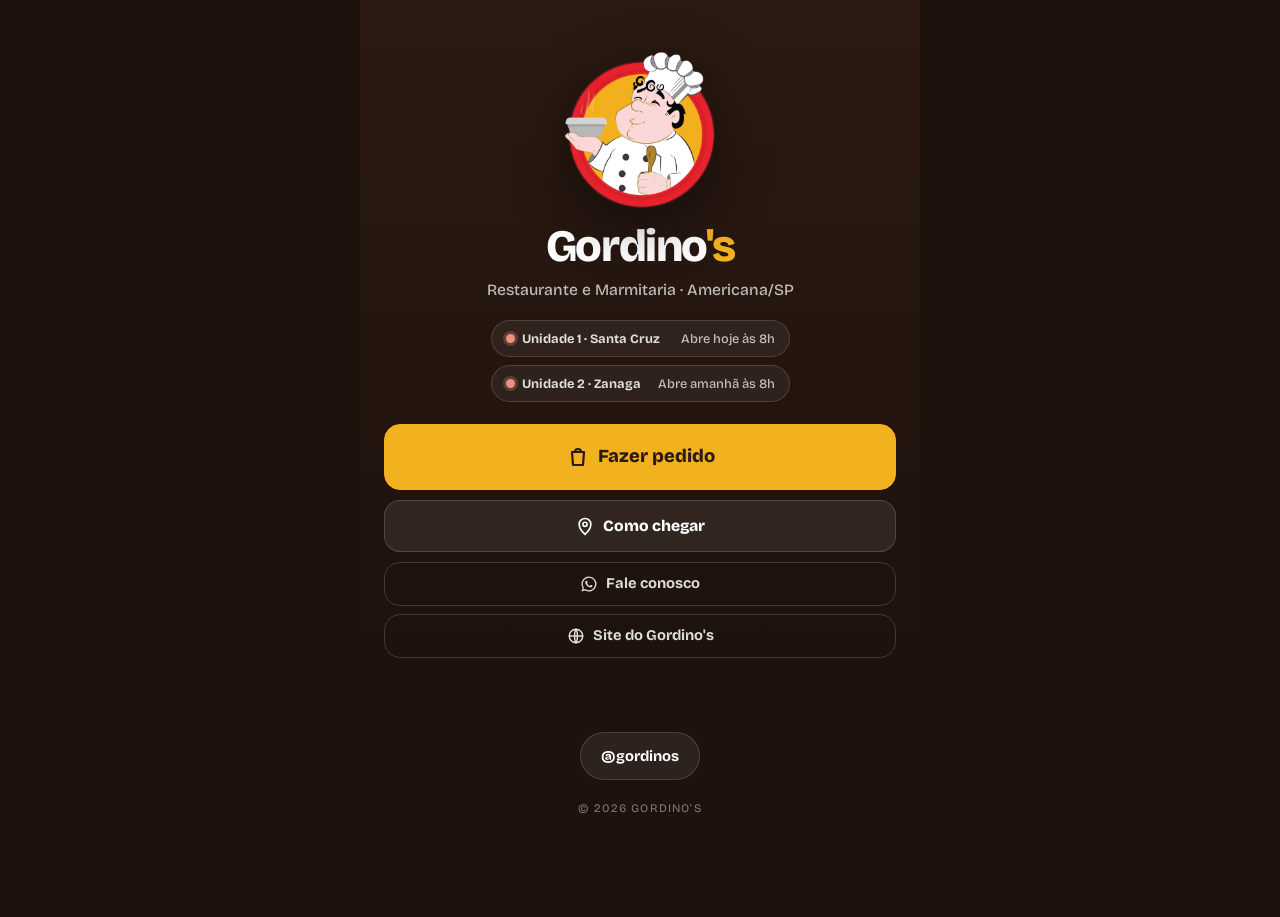
==== index.html @ 7366d659 "Maiúsculas no status das unidades e em Marmitaria Co-Authored-By: Claude Opus 5.5 <noreply@anthropic" ====
<!DOCTYPE html>
<html lang="pt-BR">
<head>
<meta charset="UTF-8">
<meta name="viewport" content="width=device-width, initial-scale=1.0">
<title>Gordino's</title>
<meta property="og:type" content="website">
<meta property="og:title" content="Gordino's · Restaurante e Marmitaria">
<meta property="og:description" content="Americana/SP · Unidades, horários e pedidos online.">
<meta property="og:image" content="https://richardpessuti.github.io/Site-Gordino-s/og-image.png">
<meta property="og:url" content="https://richardpessuti.github.io/Site-Gordino-s/">
<meta name="theme-color" content="#2B1A12">
<link rel="icon" href="logo.webp">
<meta name="description" content="Gordino's — restaurante e marmitaria em Americana/SP: unidades, horários e pedidos.">
<link rel="preconnect" href="https://fonts.googleapis.com">
<link rel="preconnect" href="https://fonts.gstatic.com" crossorigin>
<link href="https://fonts.googleapis.com/css2?family=Bricolage+Grotesque:opsz,wght@12..96,500;12..96,700;12..96,800&family=Fraunces:ital,opsz,wght@1,9..144,500&display=swap" rel="stylesheet">
<link rel="stylesheet" href="estilo.css">
</head>
<body>
<div class="page">

  <header class="hero">
    <div class="hero-logo"><img src="logo.webp" alt="Gordino's" width="463" height="480"></div>
    <h1 class="hero-name">Gordino<span>'s</span></h1>
    <p class="hero-tag" id="tagline"></p>
    <div class="statusline" id="statuses"></div>
    <div class="quick">
      <a class="qbtn main" id="qPedido"><svg viewBox="0 0 24 24" fill="none" stroke="currentColor" stroke-width="2.2" stroke-linecap="round" stroke-linejoin="round" aria-hidden="true"><path d="M6 7h12l-1 13H7L6 7z"/><path d="M9 7a3 3 0 0 1 6 0"/></svg>Fazer pedido</a>
      <button class="qbtn go" id="qGo" type="button"><svg viewBox="0 0 24 24" fill="none" stroke="#fff" stroke-width="2" aria-hidden="true"><path d="M12 22s7-6.1 7-12a7 7 0 1 0-14 0c0 5.9 7 12 7 12z"/><circle cx="12" cy="10" r="2.5"/></svg>Como chegar</button>
      <button class="qbtn sm" id="qFale" type="button"><svg viewBox="0 0 24 24" fill="currentColor" aria-hidden="true"><path d="M12 2a10 10 0 0 0-8.6 15.1L2 22l5-1.3A10 10 0 1 0 12 2zm0 18.2c-1.5 0-3-.4-4.3-1.2l-.3-.2-3 .8.8-2.9-.2-.3A8.2 8.2 0 1 1 12 20.2zm4.5-6.1c-.2-.1-1.5-.7-1.7-.8-.2-.1-.4-.1-.6.1l-.8 1c-.1.2-.3.2-.5.1a6.7 6.7 0 0 1-3.3-2.9c-.3-.4.3-.4.7-1.3.1-.2 0-.3 0-.4l-.8-1.8c-.2-.5-.4-.4-.6-.4h-.5c-.2 0-.4.1-.6.3-.2.2-.8.8-.8 2s.8 2.3.9 2.5c.1.2 1.6 2.5 4 3.5 1.5.6 2 .7 2.8.6.4-.1 1.5-.6 1.7-1.2.2-.6.2-1.1.1-1.2l-.4-.2z"/></svg>Fale conosco</button>
      <a class="qbtn sm" id="qSite" target="_blank" rel="noopener"><svg viewBox="0 0 24 24" fill="none" stroke="currentColor" stroke-width="2" aria-hidden="true"><circle cx="12" cy="12" r="9"/><path d="M3 12h18M12 3c2.5 2.7 2.5 15.3 0 18M12 3c-2.5 2.7-2.5 15.3 0 18"/></svg>Site do Gordino's</a>
    </div>
  </header>

  <main class="content">
    <section id="unidades"></section>
  </main>

  <a class="fab" id="fab"><svg viewBox="0 0 24 24" fill="none" stroke="currentColor" stroke-width="2.2" stroke-linecap="round" stroke-linejoin="round" aria-hidden="true"><path d="M6 7h12l-1 13H7L6 7z"/><path d="M9 7a3 3 0 0 1 6 0"/></svg>Fazer pedido</a>

  <div class="sheet-bg" id="sheet" role="dialog" aria-modal="true" aria-labelledby="sheetTitle">
    <div class="sheet">
      <h3 id="sheetTitle"></h3>
      <p id="sheetText"></p>
      <div id="sheetOpts"></div>
      <button class="cancel" type="button" id="sheetClose">Cancelar</button>
    </div>
  </div>

  <footer class="footer">
    <a class="ig" id="igBtn" target="_blank" rel="noopener"></a>
    <p class="copy">© <span id="year"></span> Gordino's</p>
  </footer>
</div>

<script src="dados.js"></script>
<script>
$("tagline").textContent = SITE.tagline;
$("year").textContent = now.getFullYear();

var statusHtml = "", unitsHtml = "";
SITE.unidades.forEach(function(u, i){
  var st = status(u.horarios), dot = '<span class="dot' + (st.open ? '' : ' closed') + '"></span>';
  var q = encodeURIComponent(u.endereco + ", " + u.bairro.replace(/·/g, ","));
  var curto = st.open ? st.text.replace("Aberta agora · até", "Aberta até") : st.text.replace("Fechada · a", "A");
  statusHtml += '<span>' + dot + esc(u.aba + " · " + u.titulo) + '<em>' + esc(curto) + '</em></span>';

  var rows = "";
  for (var d = 0; d < 7; d++){
    var h = u.horarios[d];
    rows += '<div class="hrow' + (d === today ? ' today' : '') + '"><span>' + DIAS[d] + (d === today ? ' · hoje' : '') +
      '</span><span class="h">' + (h ? hh(h[0]) + ' às ' + hh(h[1]) : 'Fechado') + '</span></div>';
  }

  u.st = st;
  unitsHtml += '<div class="card" id="' + u.id + '" hidden>' +
    '<div class="eyebrow">' + esc(u.aba) + '</div>' +
    '<h2 class="card-title">' + esc(u.titulo) + '</h2>' +
    '<div class="unit-status">' + dot + esc(st.text) + '</div>' +
    '<p class="addr"><b>' + esc(u.endereco) + '</b><br>' + esc(u.bairro) + '</p>' +
    '<div class="btnrow"><a class="btn" target="_blank" rel="noopener" href="' + u.pedido + '">Fazer pedido</a>' +
    '<a class="btn ghost" target="_blank" rel="noopener" href="https://maps.google.com/?q=' + q + '">Como chegar</a>' +
    '</div>' +
    '<div class="map"><iframe loading="lazy" title="Mapa ' + esc(u.titulo) + '" src="https://www.google.com/maps?q=' + q + '&output=embed"></iframe></div>' +
    '<div class="card-sub">Horários</div><p class="lead">' + esc(u.resumo) + '</p>' + rows +
    '<p class="obs"><b>Feriados:</b> o horário pode mudar. Consulte a unidade para saber se ela estará aberta. ' +
    '<a target="_blank" rel="noopener" href="' + waUrl(u) + '">Falar com a unidade</a></p>' +
    '</div>';
});
$("statuses").innerHTML = statusHtml;
$("unidades").innerHTML = unitsHtml;

// Janela de escolha da unidade: "wa" abre o WhatsApp da loja, "go" mostra o cartão da unidade
var WAICON = $("qFale").querySelector("svg").outerHTML, PINICON = '<svg viewBox="0 0 24 24" fill="none" stroke="#fff" stroke-width="2" aria-hidden="true"><path d="M12 22s7-6.1 7-12a7 7 0 1 0-14 0c0 5.9 7 12 7 12z"/><circle cx="12" cy="10" r="2.5"/></svg>';
var SHEETS = {
  wa: { titulo: "Falar com qual unidade?", texto: "Você vai direto pro WhatsApp da loja escolhida." },
  go: { titulo: "Qual unidade?", texto: "Veja endereço, horários e como chegar." }
};
function openSheet(modo){
  var opts = "";
  SITE.unidades.forEach(function(u){
    var info = '<span><b>' + esc(u.aba + " · " + u.titulo) + '</b><small><span class="dot' + (u.st.open ? '' : ' closed') + '"></span>' + esc(u.st.text) + '</small></span>';
    opts += modo === "wa"
      ? '<a class="opt" target="_blank" rel="noopener" href="' + waUrl(u) + '">' + info + '<span class="go">' + WAICON + '</span></a>'
      : '<a class="opt" href="#' + u.id + '" data-unit="' + u.id + '">' + info + '<span class="go pin">' + PINICON + '</span></a>';
  });
  $("sheetTitle").textContent = SHEETS[modo].titulo;
  $("sheetText").textContent = SHEETS[modo].texto;
  $("sheetOpts").innerHTML = opts;
  $("sheet").classList.add("open");
}
function closeSheet(){ $("sheet").classList.remove("open"); }
function showUnit(id){
  SITE.unidades.forEach(function(u){ $(u.id).hidden = u.id !== id; });
  $(id).scrollIntoView({ behavior: "smooth", block: "start" });
}
$("sheetClose").addEventListener("click", closeSheet);
$("sheet").addEventListener("click", function(e){
  var opt = e.target.closest(".opt");
  if (opt && opt.dataset.unit){ e.preventDefault(); closeSheet(); showUnit(opt.dataset.unit); return; }
  if (e.target === this || opt) closeSheet();
});
document.addEventListener("keydown", function(e){ if (e.key === "Escape") closeSheet(); });
$("qGo").addEventListener("click", function(){ openSheet("go"); });
$("qFale").addEventListener("click", function(){ openSheet("wa"); });
$("qSite").href = SITE.site;
["qPedido","fab"].forEach(function(id){ $(id).href = SITE.pedido; });
// Botão flutuante só aparece depois que o "Fazer pedido" do topo sai da tela
if ("IntersectionObserver" in window){
  $("fab").classList.add("hide");
  new IntersectionObserver(function(e){ $("fab").classList.toggle("hide", e[0].isIntersecting); }).observe($("qPedido"));
}
$("igBtn").href = "https://instagram.com/" + SITE.instagram;
$("igBtn").textContent = "@" + SITE.instagram;

</script>
</body>
</html>
---- estilo.css ----
:root{
    --bg-1:#2B1A12;
    --bg-2:#1E120C;
    --accent:#F2B11F;
    --accent-2:#E3242B;
    --cream:#FFF6E6;
    --cream-2:#FBEBCF;
    --ink:#2B1A12;
    --ink-soft:#6E5446;
    --line:rgba(43,26,18,0.15);
  }
  *{margin:0;padding:0;box-sizing:border-box;}
  html{scroll-behavior:smooth;}
  body{font-family:'Bricolage Grotesque',system-ui,sans-serif;background:var(--bg-2);color:var(--cream);-webkit-font-smoothing:antialiased;line-height:1.5;}
  .page{max-width:560px;margin:0 auto;min-height:100vh;background:linear-gradient(180deg,var(--bg-1) 0%,var(--bg-2) 70%);}

  /* HERO */
  .hero{padding:52px 24px 22px;text-align:center;}
  .hero-logo{width:150px;margin:0 auto 16px;filter:drop-shadow(0 14px 30px rgba(0,0,0,0.45));}
  .hero-logo img{width:100%;height:auto;display:block;}
  .hero-name{font-weight:800;font-size:2.8rem;letter-spacing:-0.03em;line-height:1;color:#fff;}
  .hero-name span{color:var(--accent);}
  .hero-tag{margin-top:10px;font-size:0.98rem;color:rgba(255,255,255,0.7);font-weight:500;}
  .status{display:inline-flex;align-items:center;gap:9px;margin-top:20px;padding:9px 18px;border-radius:100px;
    background:rgba(255,255,255,0.06);border:1px solid rgba(255,255,255,0.14);font-size:0.86rem;font-weight:700;color:#fff;}
  .dot{width:9px;height:9px;border-radius:50%;background:#5FD07A;box-shadow:0 0 0 3px rgba(95,208,122,0.25);}
  .dot.closed{background:#E9927C;box-shadow:0 0 0 3px rgba(233,146,124,0.25);}


  .content{padding:16px 16px 8px;}
  @keyframes fade{from{opacity:0;transform:translateY(6px);}to{opacity:1;transform:none;}}

  /* CARDS */
  .card{background:var(--cream);color:var(--ink);border-radius:24px;padding:24px 22px;margin-bottom:14px;scroll-margin-top:80px;}
  .card-title{font-weight:800;font-size:1.6rem;letter-spacing:-0.02em;margin:6px 0 4px;}
  .eyebrow{font-size:0.72rem;letter-spacing:0.2em;text-transform:uppercase;font-weight:800;color:var(--accent-2);}
  .lead{font-family:'Fraunces',serif;font-style:italic;color:var(--ink-soft);margin-bottom:14px;}
  .hrow{display:flex;justify-content:space-between;padding:11px 0;border-bottom:1px solid var(--line);}
  .hrow:last-child{border-bottom:none;}
  .hrow.today{font-weight:800;color:var(--accent-2);}
  .hrow .h{color:var(--ink-soft);font-variant-numeric:tabular-nums;}
  .hrow.today .h{color:inherit;}
  .addr{font-size:1.05rem;}
  .btn{display:inline-flex;align-items:center;gap:8px;margin-top:16px;background:var(--accent-2);color:#fff;text-decoration:none;
    padding:14px 22px;border-radius:100px;font-weight:700;font-size:0.95rem;}
  .btn.wa{background:#1FA855;}
  .map{margin-top:16px;border-radius:18px;overflow:hidden;border:1px solid var(--line);height:210px;}
  .map iframe{width:100%;height:100%;border:0;display:block;}
  .list{list-style:none;margin-top:6px;}
  .list li{padding:5px 0 5px 18px;position:relative;}
  .list li::before{content:"";position:absolute;left:0;top:13px;width:6px;height:6px;border-radius:50%;background:var(--accent-2);}

  .footer{text-align:center;padding:28px 24px 44px;}
  .ig{display:inline-flex;align-items:center;gap:8px;padding:12px 20px;background:rgba(255,255,255,0.07);border:1px solid rgba(255,255,255,0.14);
    border-radius:100px;color:#fff;text-decoration:none;font-weight:700;font-size:0.92rem;}
  .copy{margin-top:20px;font-size:0.72rem;color:rgba(255,255,255,0.45);letter-spacing:0.1em;text-transform:uppercase;}

  .statuses{display:flex;flex-direction:column;align-items:center;gap:8px;margin-top:20px;}
  .statuses .status{margin-top:0;}
  .unit-status{display:inline-flex;align-items:center;gap:8px;margin:2px 0 12px;font-weight:700;font-size:0.9rem;color:var(--ink);}
  .map + .card-sub{margin-top:22px;}
  .obs{margin-top:16px;padding:14px 16px;border-radius:14px;background:rgba(227,36,43,0.07);border-left:3px solid var(--accent-2);font-size:0.9rem;color:var(--ink);}
  .obs b{color:var(--accent-2);}
  .obs a{display:inline-block;margin-top:4px;color:var(--accent-2);font-weight:700;}
  .card-sub{font-size:0.78rem;letter-spacing:0.14em;text-transform:uppercase;font-weight:800;color:var(--ink-soft);margin:18px 0 4px;}

  /* PRÉVIA: ações rápidas, status compacto, WhatsApp fixo, mapa sob demanda */
  .quick{display:grid;grid-template-columns:1fr 1fr;gap:10px;margin-top:22px;}
  .qbtn{display:flex;align-items:center;justify-content:center;gap:8px;padding:15px 10px;border-radius:16px;font-weight:800;font-size:0.98rem;
    text-decoration:none;color:#fff;background:rgba(255,255,255,0.08);border:1px solid rgba(255,255,255,0.16);cursor:pointer;font-family:inherit;}
  .qbtn.wa{background:#1FA855;border-color:#1FA855;}
  .qbtn.main{grid-column:1 / -1;background:var(--accent);border-color:var(--accent);color:var(--bg-1);font-size:1.15rem;padding:18px 10px;}
  .qbtn.main svg{width:24px;height:24px;}
  .qbtn.go{grid-column:1 / -1;}
  .qbtn.sm{line-height:1.2;grid-column:1 / -1;padding:12px 8px;font-size:0.92rem;font-weight:700;background:transparent;color:rgba(255,255,255,0.85);}
  .qbtn.sm svg{width:18px;height:18px;}
  .qbtn.sm + .qbtn.sm{margin-top:-2px;}
  .qbtn svg{width:20px;height:20px;flex:none;}
  .statusline{display:grid;justify-content:center;gap:8px;margin-top:18px;font-size:0.8rem;font-weight:700;color:rgba(255,255,255,0.85);}
  .statusline > span{display:flex;align-items:center;gap:7px;white-space:nowrap;padding:8px 14px;border-radius:100px;background:rgba(255,255,255,0.06);border:1px solid rgba(255,255,255,0.14);}
  .statusline em{font-style:normal;font-weight:500;color:rgba(255,255,255,0.7);margin-left:auto;padding-left:10px;}
  @media (max-width:389px){.statusline{font-size:0.72rem;}.statusline > span{padding:7px 12px;}}
  @media (max-width:340px){.statusline > span{white-space:normal;flex-wrap:wrap;justify-content:center;}}
  .fab{position:fixed;right:16px;bottom:16px;z-index:60;height:56px;padding:0 22px;border-radius:100px;background:var(--accent);color:var(--bg-1);display:flex;align-items:center;gap:8px;text-decoration:none;font-weight:800;font-size:1rem;
    box-shadow:0 10px 24px rgba(0,0,0,0.4);}
  .fab svg{width:22px;height:22px;}
  .fab{transition:opacity .2s,transform .2s;}
  .fab.hide{opacity:0;transform:translateY(20px);pointer-events:none;}
  .btnrow{display:flex;flex-wrap:wrap;gap:10px;}
  .btn.ghost{background:transparent;color:var(--accent-2);border:1.5px solid var(--accent-2);}
  .footer{padding-bottom:100px;}
  .sheet-bg{position:fixed;inset:0;z-index:80;background:rgba(0,0,0,0.55);display:none;align-items:flex-end;justify-content:center;}
  .sheet-bg.open{display:flex;animation:fade .2s ease;}
  .sheet{width:100%;max-width:560px;background:var(--cream);color:var(--ink);border-radius:26px 26px 0 0;padding:22px 18px 28px;}
  .sheet h3{font-weight:800;font-size:1.3rem;margin:0 4px 4px;}
  .sheet p{color:var(--ink-soft);font-size:0.92rem;margin:0 4px 14px;}
  .opt{display:flex;align-items:center;gap:12px;padding:16px;border-radius:18px;background:#fff;border:1px solid var(--line);
    text-decoration:none;color:var(--ink);margin-bottom:10px;}
  .opt b{display:block;font-size:1.05rem;}
  .opt small{display:flex;align-items:center;gap:6px;color:var(--ink-soft);font-size:0.84rem;}
  .opt .go{margin-left:auto;width:40px;height:40px;border-radius:50%;background:#1FA855;display:grid;place-items:center;flex:none;}
  .opt .go svg{width:22px;height:22px;color:#fff;}
  .opt .go.pin{background:var(--accent-2);}
  #unidades .card{scroll-margin-top:16px;}
  .sheet .cancel{width:100%;margin-top:4px;padding:14px;border:none;border-radius:100px;background:transparent;color:var(--ink-soft);font-family:inherit;font-weight:700;font-size:0.95rem;cursor:pointer;}

  @media (max-width:420px){.hero-name{font-size:2.4rem;}}
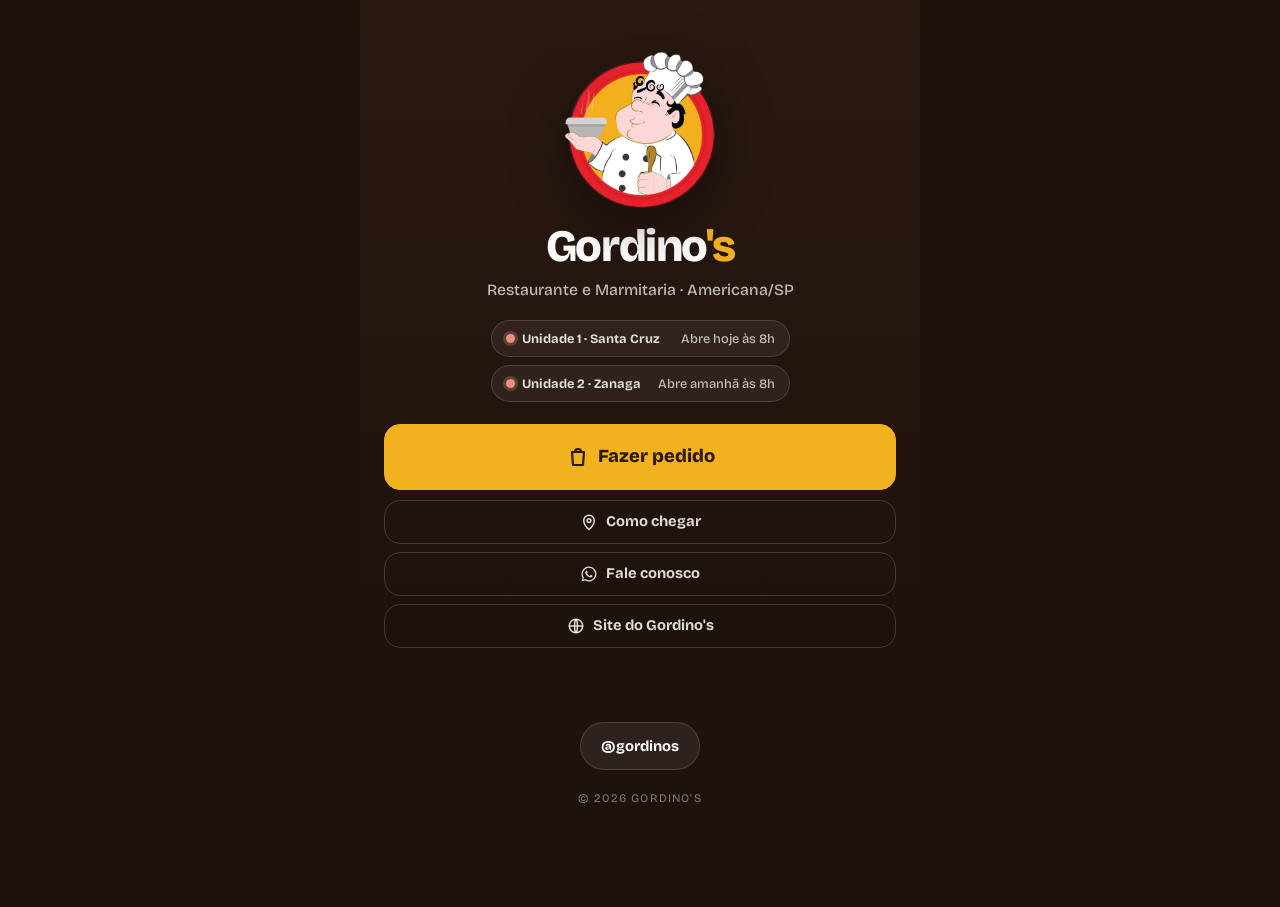
==== commit bd80f5ba: "Como chegar, Fale conosco e Site do Gordino's com o mesmo tamanho Co-Authored-By: Claude Opus 5.5 <n" ====
--- a/index.html
+++ b/index.html
@@ -15,7 +15,7 @@
 <link rel="preconnect" href="https://fonts.googleapis.com">
 <link rel="preconnect" href="https://fonts.gstatic.com" crossorigin>
 <link href="https://fonts.googleapis.com/css2?family=Bricolage+Grotesque:opsz,wght@12..96,500;12..96,700;12..96,800&family=Fraunces:ital,opsz,wght@1,9..144,500&display=swap" rel="stylesheet">
-<link rel="stylesheet" href="estilo.css">
+<link rel="stylesheet" href="estilo.css?v=202610042012">
 </head>
 <body>
 <div class="page">
@@ -27,7 +27,7 @@
     <div class="statusline" id="statuses"></div>
     <div class="quick">
       <a class="qbtn main" id="qPedido"><svg viewBox="0 0 24 24" fill="none" stroke="currentColor" stroke-width="2.2" stroke-linecap="round" stroke-linejoin="round" aria-hidden="true"><path d="M6 7h12l-1 13H7L6 7z"/><path d="M9 7a3 3 0 0 1 6 0"/></svg>Fazer pedido</a>
-      <button class="qbtn go" id="qGo" type="button"><svg viewBox="0 0 24 24" fill="none" stroke="#fff" stroke-width="2" aria-hidden="true"><path d="M12 22s7-6.1 7-12a7 7 0 1 0-14 0c0 5.9 7 12 7 12z"/><circle cx="12" cy="10" r="2.5"/></svg>Como chegar</button>
+      <button class="qbtn sm" id="qGo" type="button"><svg viewBox="0 0 24 24" fill="none" stroke="currentColor" stroke-width="2" aria-hidden="true"><path d="M12 22s7-6.1 7-12a7 7 0 1 0-14 0c0 5.9 7 12 7 12z"/><circle cx="12" cy="10" r="2.5"/></svg>Como chegar</button>
       <button class="qbtn sm" id="qFale" type="button"><svg viewBox="0 0 24 24" fill="currentColor" aria-hidden="true"><path d="M12 2a10 10 0 0 0-8.6 15.1L2 22l5-1.3A10 10 0 1 0 12 2zm0 18.2c-1.5 0-3-.4-4.3-1.2l-.3-.2-3 .8.8-2.9-.2-.3A8.2 8.2 0 1 1 12 20.2zm4.5-6.1c-.2-.1-1.5-.7-1.7-.8-.2-.1-.4-.1-.6.1l-.8 1c-.1.2-.3.2-.5.1a6.7 6.7 0 0 1-3.3-2.9c-.3-.4.3-.4.7-1.3.1-.2 0-.3 0-.4l-.8-1.8c-.2-.5-.4-.4-.6-.4h-.5c-.2 0-.4.1-.6.3-.2.2-.8.8-.8 2s.8 2.3.9 2.5c.1.2 1.6 2.5 4 3.5 1.5.6 2 .7 2.8.6.4-.1 1.5-.6 1.7-1.2.2-.6.2-1.1.1-1.2l-.4-.2z"/></svg>Fale conosco</button>
       <a class="qbtn sm" id="qSite" target="_blank" rel="noopener"><svg viewBox="0 0 24 24" fill="none" stroke="currentColor" stroke-width="2" aria-hidden="true"><circle cx="12" cy="12" r="9"/><path d="M3 12h18M12 3c2.5 2.7 2.5 15.3 0 18M12 3c-2.5 2.7-2.5 15.3 0 18"/></svg>Site do Gordino's</a>
     </div>
@@ -54,7 +54,7 @@
   </footer>
 </div>
 
-<script src="dados.js"></script>
+<script src="dados.js?v=202610042012"></script>
 <script>
 $("tagline").textContent = SITE.tagline;
 $("year").textContent = now.getFullYear();
@@ -63,7 +63,7 @@
 SITE.unidades.forEach(function(u, i){
   var st = status(u.horarios), dot = '<span class="dot' + (st.open ? '' : ' closed') + '"></span>';
   var q = encodeURIComponent(u.endereco + ", " + u.bairro.replace(/·/g, ","));
-  var curto = st.open ? st.text.replace("Aberta agora · até", "Aberta até") : st.text.replace("Fechada · a", "A");
+  var curto = st.open ? st.text.replace("Aberta agora · até", "Aberta até") : st.text.replace("Fechada · ", "");
   statusHtml += '<span>' + dot + esc(u.aba + " · " + u.titulo) + '<em>' + esc(curto) + '</em></span>';
 
   var rows = "";
@@ -92,7 +92,7 @@
 $("unidades").innerHTML = unitsHtml;
 
 // Janela de escolha da unidade: "wa" abre o WhatsApp da loja, "go" mostra o cartão da unidade
-var WAICON = $("qFale").querySelector("svg").outerHTML, PINICON = '<svg viewBox="0 0 24 24" fill="none" stroke="#fff" stroke-width="2" aria-hidden="true"><path d="M12 22s7-6.1 7-12a7 7 0 1 0-14 0c0 5.9 7 12 7 12z"/><circle cx="12" cy="10" r="2.5"/></svg>';
+var WAICON = $("qFale").querySelector("svg").outerHTML, PINICON = '<svg viewBox="0 0 24 24" fill="none" stroke="currentColor" stroke-width="2" aria-hidden="true"><path d="M12 22s7-6.1 7-12a7 7 0 1 0-14 0c0 5.9 7 12 7 12z"/><circle cx="12" cy="10" r="2.5"/></svg>';
 var SHEETS = {
   wa: { titulo: "Falar com qual unidade?", texto: "Você vai direto pro WhatsApp da loja escolhida." },
   go: { titulo: "Qual unidade?", texto: "Veja endereço, horários e como chegar." }
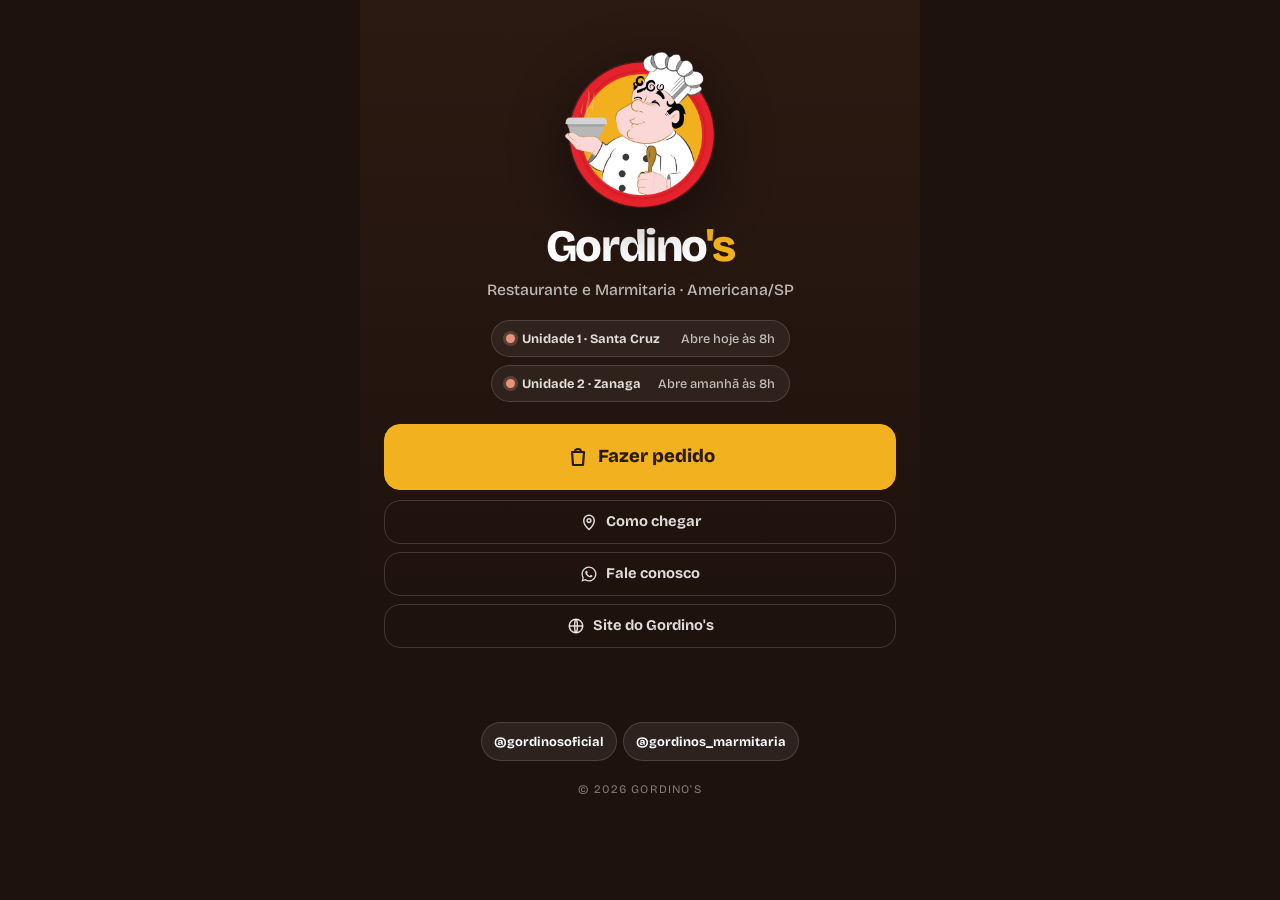
==== commit 2a1a7448: "Instagram oficial e da marmitaria, lado a lado Co-Authored-By: Claude Opus 5.5 <noreply@anthropic.co" ====
--- a/index.html
+++ b/index.html
@@ -15,7 +15,7 @@
 <link rel="preconnect" href="https://fonts.googleapis.com">
 <link rel="preconnect" href="https://fonts.gstatic.com" crossorigin>
 <link href="https://fonts.googleapis.com/css2?family=Bricolage+Grotesque:opsz,wght@12..96,500;12..96,700;12..96,800&family=Fraunces:ital,opsz,wght@1,9..144,500&display=swap" rel="stylesheet">
-<link rel="stylesheet" href="estilo.css?v=202610042012">
+<link rel="stylesheet" href="estilo.css?v=202610042017">
 </head>
 <body>
 <div class="page">
@@ -49,12 +49,12 @@
   </div>
 
   <footer class="footer">
-    <a class="ig" id="igBtn" target="_blank" rel="noopener"></a>
+    <div class="igs" id="igs"></div>
     <p class="copy">© <span id="year"></span> Gordino's</p>
   </footer>
 </div>
 
-<script src="dados.js?v=202610042012"></script>
+<script src="dados.js?v=202610042017"></script>
 <script>
 $("tagline").textContent = SITE.tagline;
 $("year").textContent = now.getFullYear();
@@ -131,8 +131,9 @@
   $("fab").classList.add("hide");
   new IntersectionObserver(function(e){ $("fab").classList.toggle("hide", e[0].isIntersecting); }).observe($("qPedido"));
 }
-$("igBtn").href = "https://instagram.com/" + SITE.instagram;
-$("igBtn").textContent = "@" + SITE.instagram;
+$("igs").innerHTML = SITE.instagram.map(function(u){
+  return '<a class="ig" target="_blank" rel="noopener" href="https://www.instagram.com/' + u + '/">@' + esc(u) + '</a>';
+}).join("");
 
 </script>
 </body>
--- a/estilo.css
+++ b/estilo.css
@@ -53,6 +53,9 @@
   .footer{text-align:center;padding:28px 24px 44px;}
   .ig{display:inline-flex;align-items:center;gap:8px;padding:12px 20px;background:rgba(255,255,255,0.07);border:1px solid rgba(255,255,255,0.14);
     border-radius:100px;color:#fff;text-decoration:none;font-weight:700;font-size:0.92rem;}
+  .igs{display:flex;flex-wrap:wrap;justify-content:center;gap:6px;margin:0 -12px;}
+  .igs .ig{padding:9px 12px;font-size:0.8rem;}
+  @media (max-width:379px){.igs .ig{padding:8px 10px;font-size:0.74rem;}}
   .copy{margin-top:20px;font-size:0.72rem;color:rgba(255,255,255,0.45);letter-spacing:0.1em;text-transform:uppercase;}
 
   .statuses{display:flex;flex-direction:column;align-items:center;gap:8px;margin-top:20px;}
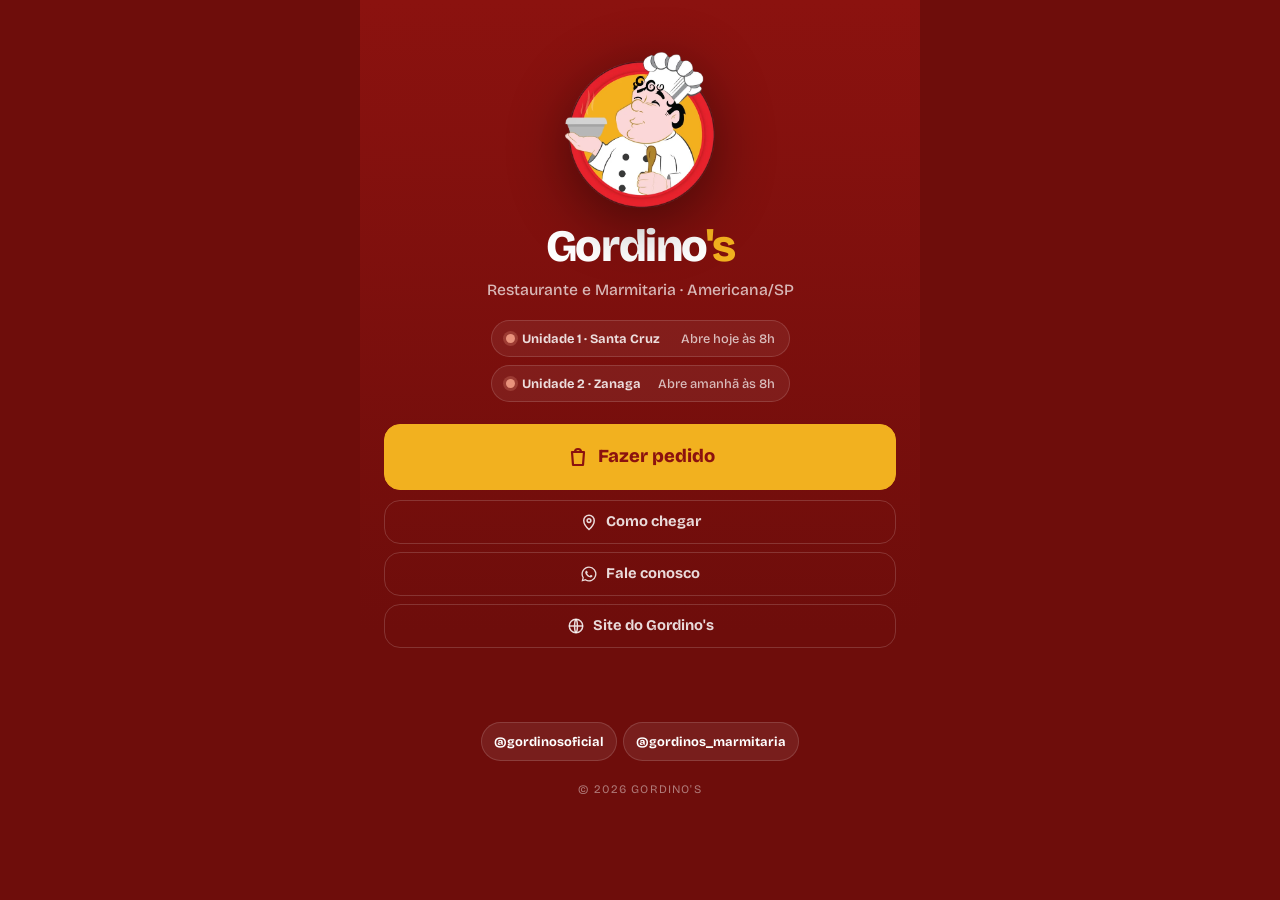
==== commit 2c59bb04: "Fundo vermelho #8B120F no lugar do marrom Co-Authored-By: Claude Opus 5.5 <noreply@anthropic.com> Cl" ====
--- a/index.html
+++ b/index.html
@@ -9,13 +9,13 @@
 <meta property="og:description" content="Americana/SP · Unidades, horários e pedidos online.">
 <meta property="og:image" content="https://richardpessuti.github.io/Site-Gordino-s/og-image.png">
 <meta property="og:url" content="https://richardpessuti.github.io/Site-Gordino-s/">
-<meta name="theme-color" content="#2B1A12">
+<meta name="theme-color" content="#8B120F">
 <link rel="icon" href="logo.webp">
 <meta name="description" content="Gordino's — restaurante e marmitaria em Americana/SP: unidades, horários e pedidos.">
 <link rel="preconnect" href="https://fonts.googleapis.com">
 <link rel="preconnect" href="https://fonts.gstatic.com" crossorigin>
 <link href="https://fonts.googleapis.com/css2?family=Bricolage+Grotesque:opsz,wght@12..96,500;12..96,700;12..96,800&family=Fraunces:ital,opsz,wght@1,9..144,500&display=swap" rel="stylesheet">
-<link rel="stylesheet" href="estilo.css?v=202610042017">
+<link rel="stylesheet" href="estilo.css?v=202610042023">
 </head>
 <body>
 <div class="page">
@@ -54,7 +54,7 @@
   </footer>
 </div>
 
-<script src="dados.js?v=202610042017"></script>
+<script src="dados.js?v=202610042023"></script>
 <script>
 $("tagline").textContent = SITE.tagline;
 $("year").textContent = now.getFullYear();
--- a/estilo.css
+++ b/estilo.css
@@ -1,6 +1,6 @@
   :root{
-    --bg-1:#2B1A12;
-    --bg-2:#1E120C;
+    --bg-1:#8B120F;
+    --bg-2:#6E0D0B;
     --accent:#F2B11F;
     --accent-2:#E3242B;
     --cream:#FFF6E6;
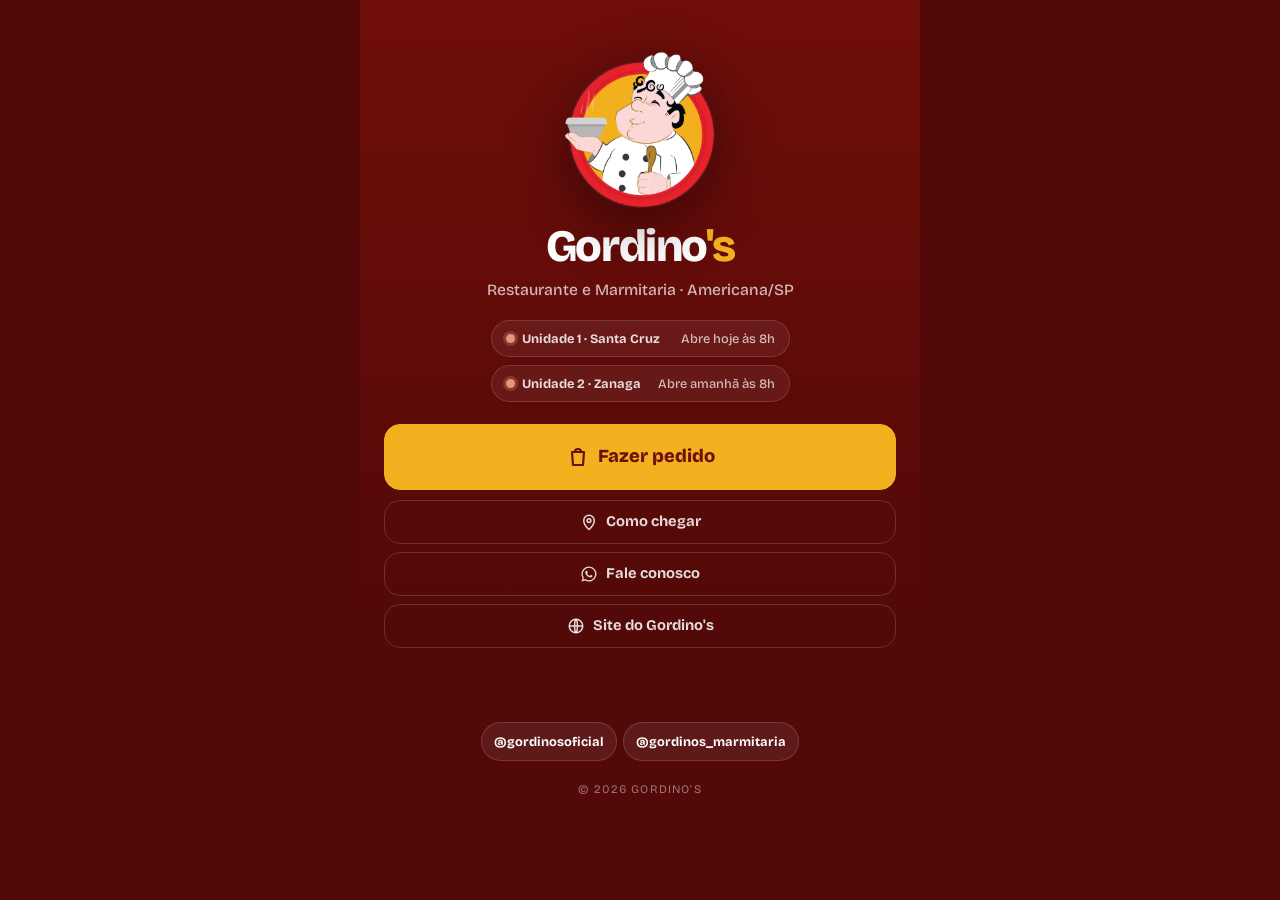
==== commit dc8d8f6e: "Vermelho do fundo mais escuro Co-Authored-By: Claude Opus 5.5 <noreply@anthropic.com> Claude-Session" ====
--- a/index.html
+++ b/index.html
@@ -9,13 +9,13 @@
 <meta property="og:description" content="Americana/SP · Unidades, horários e pedidos online.">
 <meta property="og:image" content="https://richardpessuti.github.io/Site-Gordino-s/og-image.png">
 <meta property="og:url" content="https://richardpessuti.github.io/Site-Gordino-s/">
-<meta name="theme-color" content="#8B120F">
+<meta name="theme-color" content="#700E0B">
 <link rel="icon" href="logo.webp">
 <meta name="description" content="Gordino's — restaurante e marmitaria em Americana/SP: unidades, horários e pedidos.">
 <link rel="preconnect" href="https://fonts.googleapis.com">
 <link rel="preconnect" href="https://fonts.gstatic.com" crossorigin>
 <link href="https://fonts.googleapis.com/css2?family=Bricolage+Grotesque:opsz,wght@12..96,500;12..96,700;12..96,800&family=Fraunces:ital,opsz,wght@1,9..144,500&display=swap" rel="stylesheet">
-<link rel="stylesheet" href="estilo.css?v=202610042023">
+<link rel="stylesheet" href="estilo.css?v=202610042025">
 </head>
 <body>
 <div class="page">
@@ -54,7 +54,7 @@
   </footer>
 </div>
 
-<script src="dados.js?v=202610042023"></script>
+<script src="dados.js?v=202610042025"></script>
 <script>
 $("tagline").textContent = SITE.tagline;
 $("year").textContent = now.getFullYear();
--- a/estilo.css
+++ b/estilo.css
@@ -1,6 +1,6 @@
   :root{
-    --bg-1:#8B120F;
-    --bg-2:#6E0D0B;
+    --bg-1:#700E0B;
+    --bg-2:#520907;
     --accent:#F2B11F;
     --accent-2:#E3242B;
     --cream:#FFF6E6;
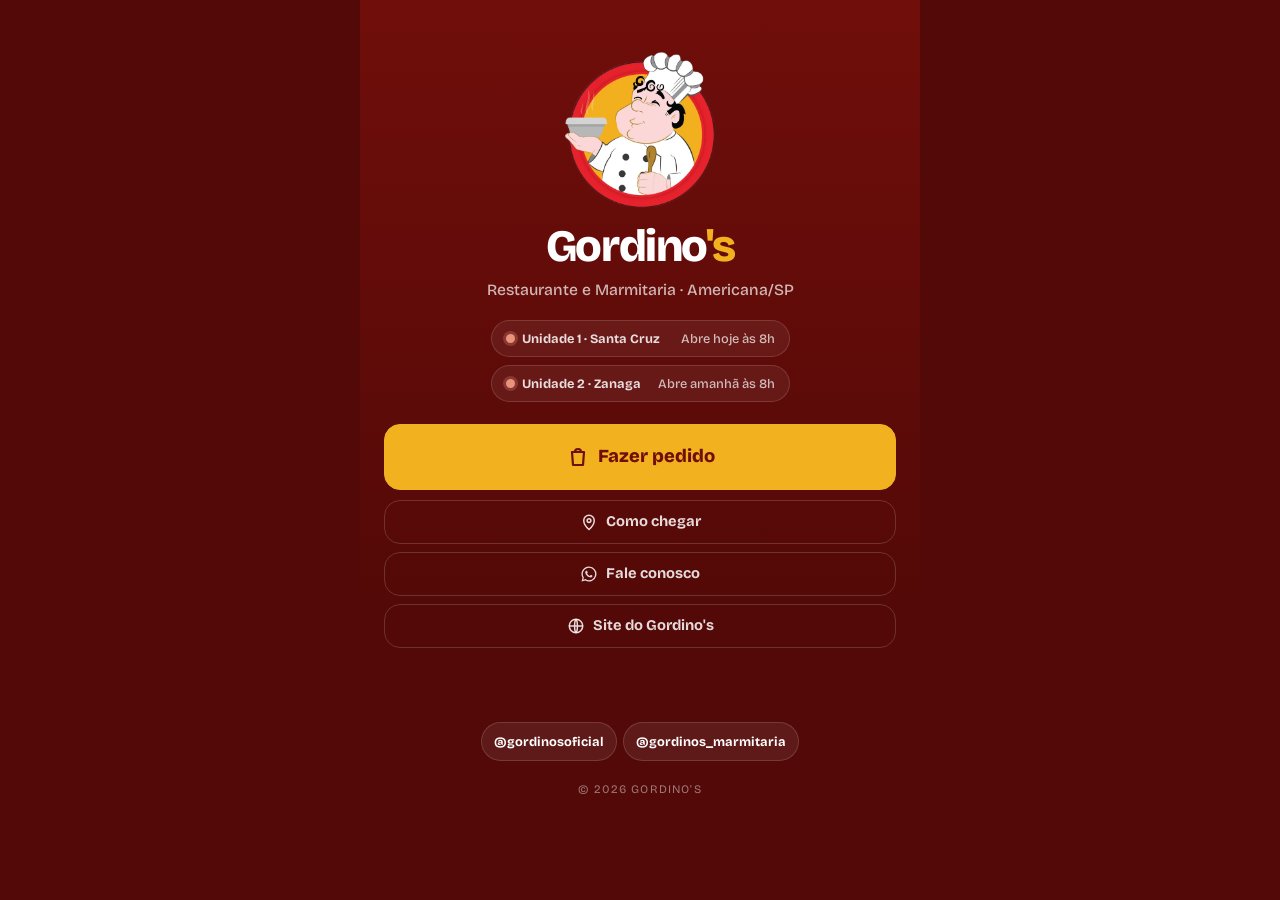
==== commit a38716b4: "Logo sem fundo: remove sombra que formava um quadrado e limpa a transparência Co-Authored-By: Claude" ====
--- a/index.html
+++ b/index.html
@@ -10,18 +10,18 @@
 <meta property="og:image" content="https://richardpessuti.github.io/Site-Gordino-s/og-image.png">
 <meta property="og:url" content="https://richardpessuti.github.io/Site-Gordino-s/">
 <meta name="theme-color" content="#700E0B">
-<link rel="icon" href="logo.webp">
+<link rel="icon" href="logo.png">
 <meta name="description" content="Gordino's — restaurante e marmitaria em Americana/SP: unidades, horários e pedidos.">
 <link rel="preconnect" href="https://fonts.googleapis.com">
 <link rel="preconnect" href="https://fonts.gstatic.com" crossorigin>
 <link href="https://fonts.googleapis.com/css2?family=Bricolage+Grotesque:opsz,wght@12..96,500;12..96,700;12..96,800&family=Fraunces:ital,opsz,wght@1,9..144,500&display=swap" rel="stylesheet">
-<link rel="stylesheet" href="estilo.css?v=202610042025">
+<link rel="stylesheet" href="estilo.css?v=202610042027">
 </head>
 <body>
 <div class="page">
 
   <header class="hero">
-    <div class="hero-logo"><img src="logo.webp" alt="Gordino's" width="463" height="480"></div>
+    <div class="hero-logo"><img src="logo.png" alt="Gordino's" width="463" height="480"></div>
     <h1 class="hero-name">Gordino<span>'s</span></h1>
     <p class="hero-tag" id="tagline"></p>
     <div class="statusline" id="statuses"></div>
@@ -54,7 +54,7 @@
   </footer>
 </div>
 
-<script src="dados.js?v=202610042025"></script>
+<script src="dados.js?v=202610042027"></script>
 <script>
 $("tagline").textContent = SITE.tagline;
 $("year").textContent = now.getFullYear();
--- a/estilo.css
+++ b/estilo.css
@@ -16,7 +16,7 @@
 
   /* HERO */
   .hero{padding:52px 24px 22px;text-align:center;}
-  .hero-logo{width:150px;margin:0 auto 16px;filter:drop-shadow(0 14px 30px rgba(0,0,0,0.45));}
+  .hero-logo{width:150px;margin:0 auto 16px;}
   .hero-logo img{width:100%;height:auto;display:block;}
   .hero-name{font-weight:800;font-size:2.8rem;letter-spacing:-0.03em;line-height:1;color:#fff;}
   .hero-name span{color:var(--accent);}
